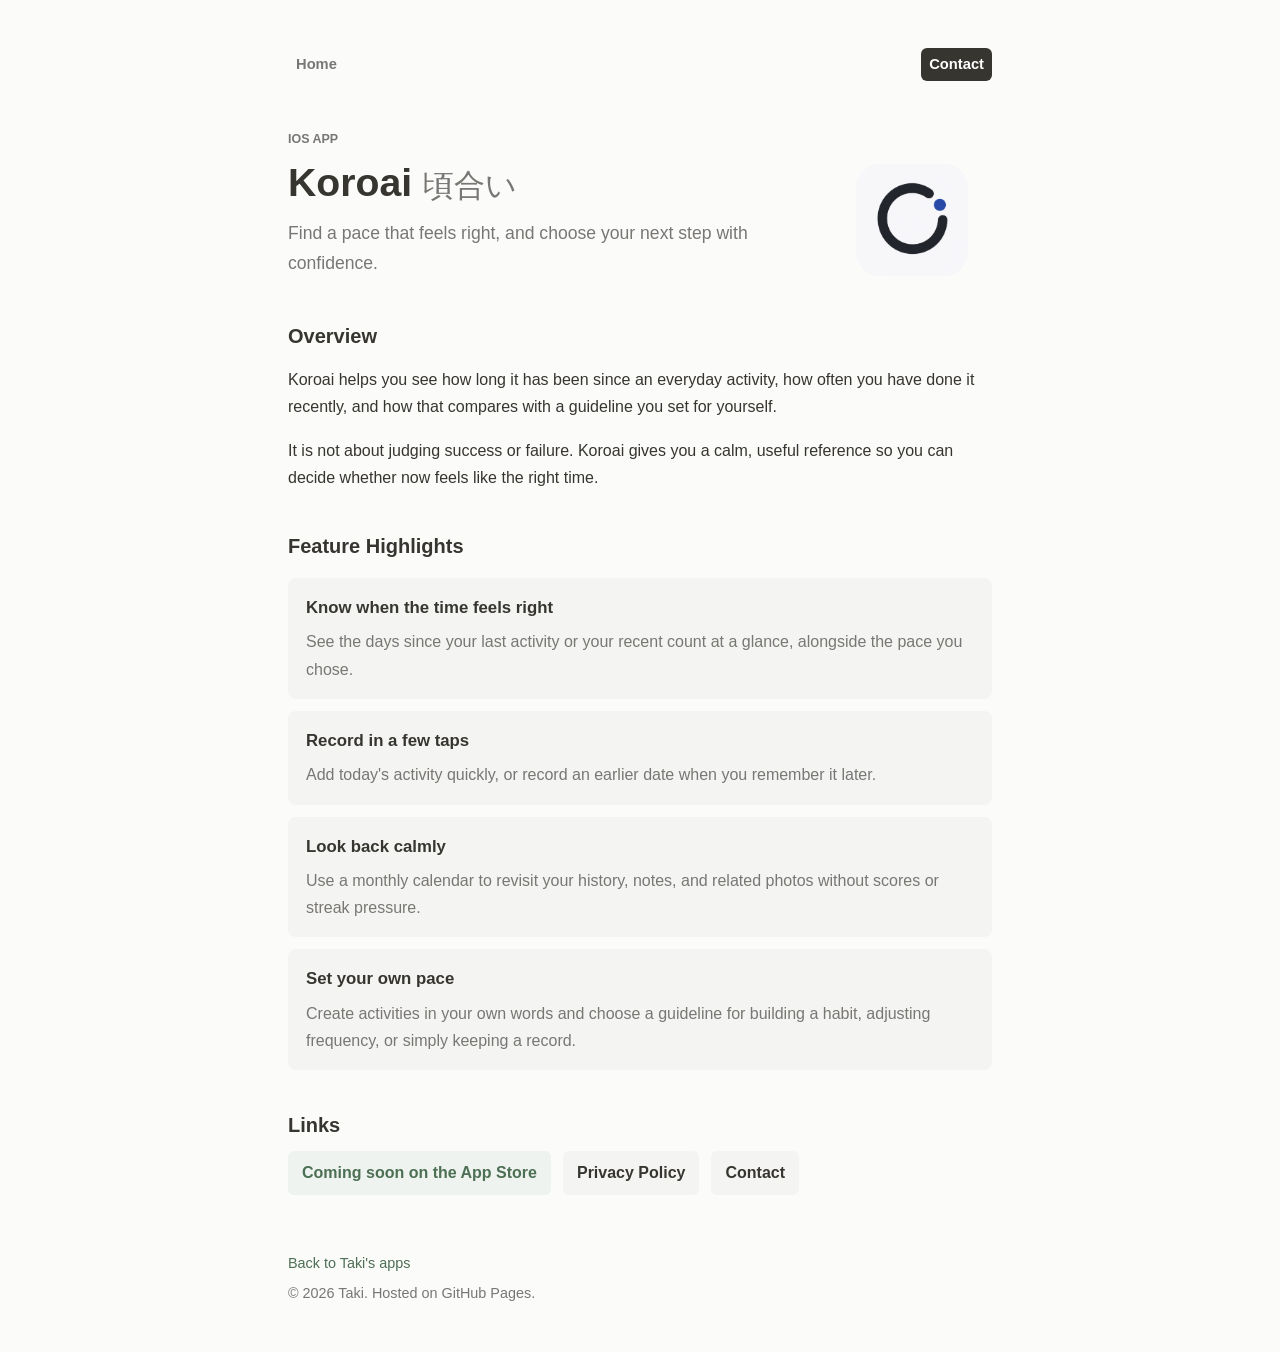
==== koroai.html @ 0b47fc75 "koroaiアプリの追加" ====
<!DOCTYPE html>
<html lang="en">
<head>
    <meta charset="UTF-8">
    <meta name="viewport" content="width=device-width, initial-scale=1.0">
    <title>Koroai | Taki's Apps</title>
    <link rel="stylesheet" href="style.css">
</head>
<body>

<div class="container">
    <header class="site-header">
        <nav class="nav">
            <a href="index.html" class="nav-brand">Home</a>
            <a href="contact.html" class="nav-contact">Contact</a>
        </nav>

        <div class="hero">
            <p class="eyebrow">iOS App</p>
            <div class="hero-title">
                <div class="hero-copy">
                    <h1>Koroai <span class="app-name-ja" lang="ja">頃合い</span></h1>
                    <p class="tagline">Find a pace that feels right, and choose your next step with confidence.</p>
                </div>
                <img class="hero-icon app" src="fig/koroai/icon.png" alt="Koroai app icon">
            </div>
        </div>
    </header>

    <main>
        <section>
            <h2>Overview</h2>
            <p>Koroai helps you see how long it has been since an everyday activity, how often you have done it recently, and how that compares with a guideline you set for yourself.</p>
            <p>It is not about judging success or failure. Koroai gives you a calm, useful reference so you can decide whether now feels like the right time.</p>
        </section>

        <section>
            <h2>Feature Highlights</h2>
            <div class="feature-showcase">
                <article class="feature-item">
                    <h3>Know when the time feels right</h3>
                    <p>See the days since your last activity or your recent count at a glance, alongside the pace you chose.</p>
                </article>
                <article class="feature-item">
                    <h3>Record in a few taps</h3>
                    <p>Add today's activity quickly, or record an earlier date when you remember it later.</p>
                </article>
                <article class="feature-item">
                    <h3>Look back calmly</h3>
                    <p>Use a monthly calendar to revisit your history, notes, and related photos without scores or streak pressure.</p>
                </article>
                <article class="feature-item">
                    <h3>Set your own pace</h3>
                    <p>Create activities in your own words and choose a guideline for building a habit, adjusting frequency, or simply keeping a record.</p>
                </article>
            </div>
        </section>

        <section>
            <h2>Links</h2>
            <div class="page-links">
                <span class="status-label">Coming soon on the App Store</span>
                <a class="button-link secondary" href="koroai-privacy.html">Privacy Policy</a>
                <a class="button-link secondary" href="contact.html">Contact</a>
            </div>
        </section>
    </main>

    <footer>
        <p><a href="index.html">Back to Taki's apps</a></p>
        <p>&copy; 2026 Taki. Hosted on GitHub Pages.</p>
    </footer>
</div>

</body>
</html>
---- style.css ----
:root {
    --primary-color: #37352f;
    --primary-dark: #1f1f1c;
    --bg-color: #fbfbfa;
    --text-color: #37352f;
    --muted-color: #787774;
    --border-color: #e9e9e7;
    --surface-color: #ffffff;
    --soft-surface: #f4f4f2;
    --soft-hover: #ededeb;
    --accent-bg: #eef3ef;
    --accent-text: #4d6f54;
}

* {
    box-sizing: border-box;
}

body {
    font-family: -apple-system, BlinkMacSystemFont, "Segoe UI", Helvetica, Arial, sans-serif, "Apple Color Emoji", "Segoe UI Emoji";
    line-height: 1.7;
    color: var(--text-color);
    background-color: var(--bg-color);
    margin: 0;
    padding: 0;
}

a {
    color: var(--accent-text);
    text-decoration: none;
    text-underline-offset: 3px;
}

a:hover {
    text-decoration: underline;
}

.container {
    max-width: 760px;
    margin: 0 auto;
    padding: 48px 28px 40px;
    background: transparent;
}

.site-header {
    margin-bottom: 44px;
}

.nav {
    display: flex;
    flex-wrap: wrap;
    gap: 8px 10px;
    align-items: center;
    justify-content: flex-end;
    margin-bottom: 48px;
    font-size: 0.92rem;
}

.nav a {
    color: var(--muted-color);
    border-radius: 6px;
    padding: 4px 8px;
}

.nav a:hover {
    background: var(--soft-surface);
    color: var(--text-color);
    text-decoration: none;
}

.nav .nav-contact {
    background: var(--primary-color);
    color: #ffffff;
    font-weight: 650;
}

.nav .nav-contact:hover,
.nav .nav-contact[aria-current="page"] {
    background: var(--primary-dark);
    color: #ffffff;
}

.nav-brand {
    margin-right: auto;
    color: var(--text-color);
    font-weight: 650;
}

.hero {
    max-width: 680px;
}

.hero-title {
    display: flex;
    gap: 18px;
    align-items: center;
    justify-content: flex-start;
}

.hero-copy {
    flex: 0 1 auto;
    min-width: 0;
}

.hero-icon {
    display: block;
    flex: 0 0 auto;
    object-fit: cover;
}

.hero-icon.avatar {
    width: 88px;
    height: 88px;
    border-radius: 50%;
}

.avatar-frame {
    display: block;
    flex: 0 0 auto;
}

.hero-icon.app {
    width: 112px;
    height: 112px;
    border-radius: 24px;
}

.eyebrow {
    color: var(--muted-color);
    font-size: 0.78rem;
    font-weight: 650;
    letter-spacing: 0;
    margin: 0 0 10px;
    text-transform: uppercase;
}

h1 {
    margin: 0;
    font-size: 2.45rem;
    line-height: 1.15;
    letter-spacing: 0;
}

h2 {
    margin: 42px 0 10px;
    font-size: 1.25rem;
    line-height: 1.35;
    letter-spacing: 0;
}

h3 {
    margin: 0 0 8px;
}

.tagline {
    color: var(--muted-color);
    font-size: 1.1rem;
    margin: 14px 0 0;
}

.project-card {
    display: grid;
    grid-template-columns: minmax(0, 1fr) auto;
    gap: 24px;
    align-items: center;
    border-radius: 8px;
    padding: 18px 20px;
    margin-top: 18px;
    background: var(--soft-surface);
}

.project-card h3 {
    font-size: 1.45rem;
    margin: 0 0 8px;
}

.app-name-ja {
    color: var(--muted-color);
    font-size: 0.78em;
    font-weight: 500;
}

.status-label {
    display: inline-flex;
    align-items: center;
    min-height: 40px;
    padding: 8px 14px;
    border-radius: 6px;
    background: var(--accent-bg);
    color: var(--accent-text);
    font-weight: 650;
}

.project-content {
    max-width: 100%;
}

.project-heading {
    display: flex;
    gap: 14px;
    align-items: center;
    justify-content: space-between;
    margin-bottom: 12px;
}

.project-heading .eyebrow {
    margin-bottom: 4px;
}

.app-icon {
    display: block;
    width: 72px;
    height: 72px;
    flex: 0 0 auto;
    border-radius: 16px;
    object-fit: cover;
}

.project-description {
    width: 100%;
    text-align: left;
}

.project-card p:last-child {
    margin-bottom: 0;
}

.button-link {
    display: inline-flex;
    align-items: center;
    justify-content: center;
    min-height: 40px;
    padding: 8px 14px;
    border-radius: 6px;
    border: 0;
    background: var(--primary-color);
    color: #ffffff;
    font-weight: 650;
    text-align: center;
}

.button-link:hover {
    background: var(--primary-dark);
    color: #ffffff;
    text-decoration: none;
}

.button-link.secondary {
    background: var(--soft-surface);
    color: var(--text-color);
}

.button-link.secondary:hover {
    background: var(--soft-hover);
    color: var(--text-color);
}

.feature-list {
    padding-left: 22px;
}

.feature-list li,
.policy li {
    margin: 4px 0;
}

.screenshot-grid {
    display: grid;
    grid-template-columns: repeat(3, minmax(0, 1fr));
    gap: 14px;
    margin-top: 18px;
}

.screenshot-frame {
    overflow: hidden;
    margin: 0;
    border: 1px solid var(--border-color);
    border-radius: 8px;
    background: var(--surface-color);
}

.screenshot-frame img {
    display: block;
    width: 100%;
    aspect-ratio: 9 / 19.5;
    object-fit: cover;
}

.feature-showcase {
    display: grid;
    gap: 12px;
    margin-top: 18px;
}

.feature-item {
    border-radius: 8px;
    padding: 16px 18px;
    background: var(--soft-surface);
}

.feature-item h3 {
    font-size: 1.05rem;
    margin: 0 0 6px;
}

.feature-item p {
    margin: 0;
    color: var(--muted-color);
}

.page-links {
    display: flex;
    flex-wrap: wrap;
    align-items: center;
    gap: 12px;
    margin-top: 12px;
}

.app-store-link {
    display: inline-flex;
    align-items: center;
}

.app-store-link:hover {
    text-decoration: none;
}

.app-store-link img {
    display: block;
    width: 148px;
    height: auto;
}

.language-switch {
    display: inline-flex;
    gap: 4px;
    padding: 3px;
    border-radius: 7px;
    background: var(--soft-surface);
}

.language-button {
    min-height: 36px;
    padding: 6px 14px;
    border: 0;
    border-radius: 5px;
    background: transparent;
    color: var(--muted-color);
    cursor: pointer;
    font: inherit;
    font-weight: 650;
}

.language-button.active {
    background: #ffffff;
    color: var(--text-color);
}

.language-button:focus-visible {
    outline: 2px solid var(--accent-text);
    outline-offset: 2px;
}

.policy h3 {
    color: var(--muted-color);
    font-size: 1rem;
}

.contact-box {
    border-radius: 8px;
    padding: 16px 18px;
    margin-top: 18px;
    background: var(--soft-surface);
}

.muted {
    color: var(--muted-color);
}

iframe {
    border: 0;
    border-radius: 8px;
    background: var(--surface-color);
}

footer {
    margin-top: 56px;
    padding: 0;
    color: var(--muted-color);
    font-size: 0.9rem;
}

footer p {
    margin: 6px 0;
}

@media (max-width: 700px) {
    .container {
        padding: 28px 18px 32px;
    }

    .nav {
        justify-content: flex-start;
        margin-bottom: 36px;
    }

    .nav-brand {
        width: 100%;
        padding-left: 0;
    }

    h1 {
        font-size: 2rem;
    }

    .hero-title {
        gap: 14px;
    }

    .hero-icon.avatar {
        width: 72px;
        height: 72px;
    }

    .avatar-frame {
        width: auto;
        height: auto;
    }

    .hero-icon.app {
        width: 88px;
        height: 88px;
        border-radius: 18px;
    }

    .app-icon {
        width: 56px;
        height: 56px;
        border-radius: 12px;
    }

    .project-card {
        grid-template-columns: 1fr;
        padding: 16px;
    }

    .screenshot-grid {
        display: flex;
        gap: 12px;
        overflow-x: auto;
        margin-right: -18px;
        padding: 0 18px 4px 0;
        scroll-snap-type: x proximity;
    }

    .screenshot-frame {
        flex: 0 0 min(72vw, 260px);
        scroll-snap-align: start;
    }

    .button-link {
        width: 100%;
    }

    .app-store-link {
        width: 100%;
        justify-content: center;
    }

    .language-switch {
        display: flex;
        width: 100%;
    }

    .language-button {
        flex: 1;
    }
}
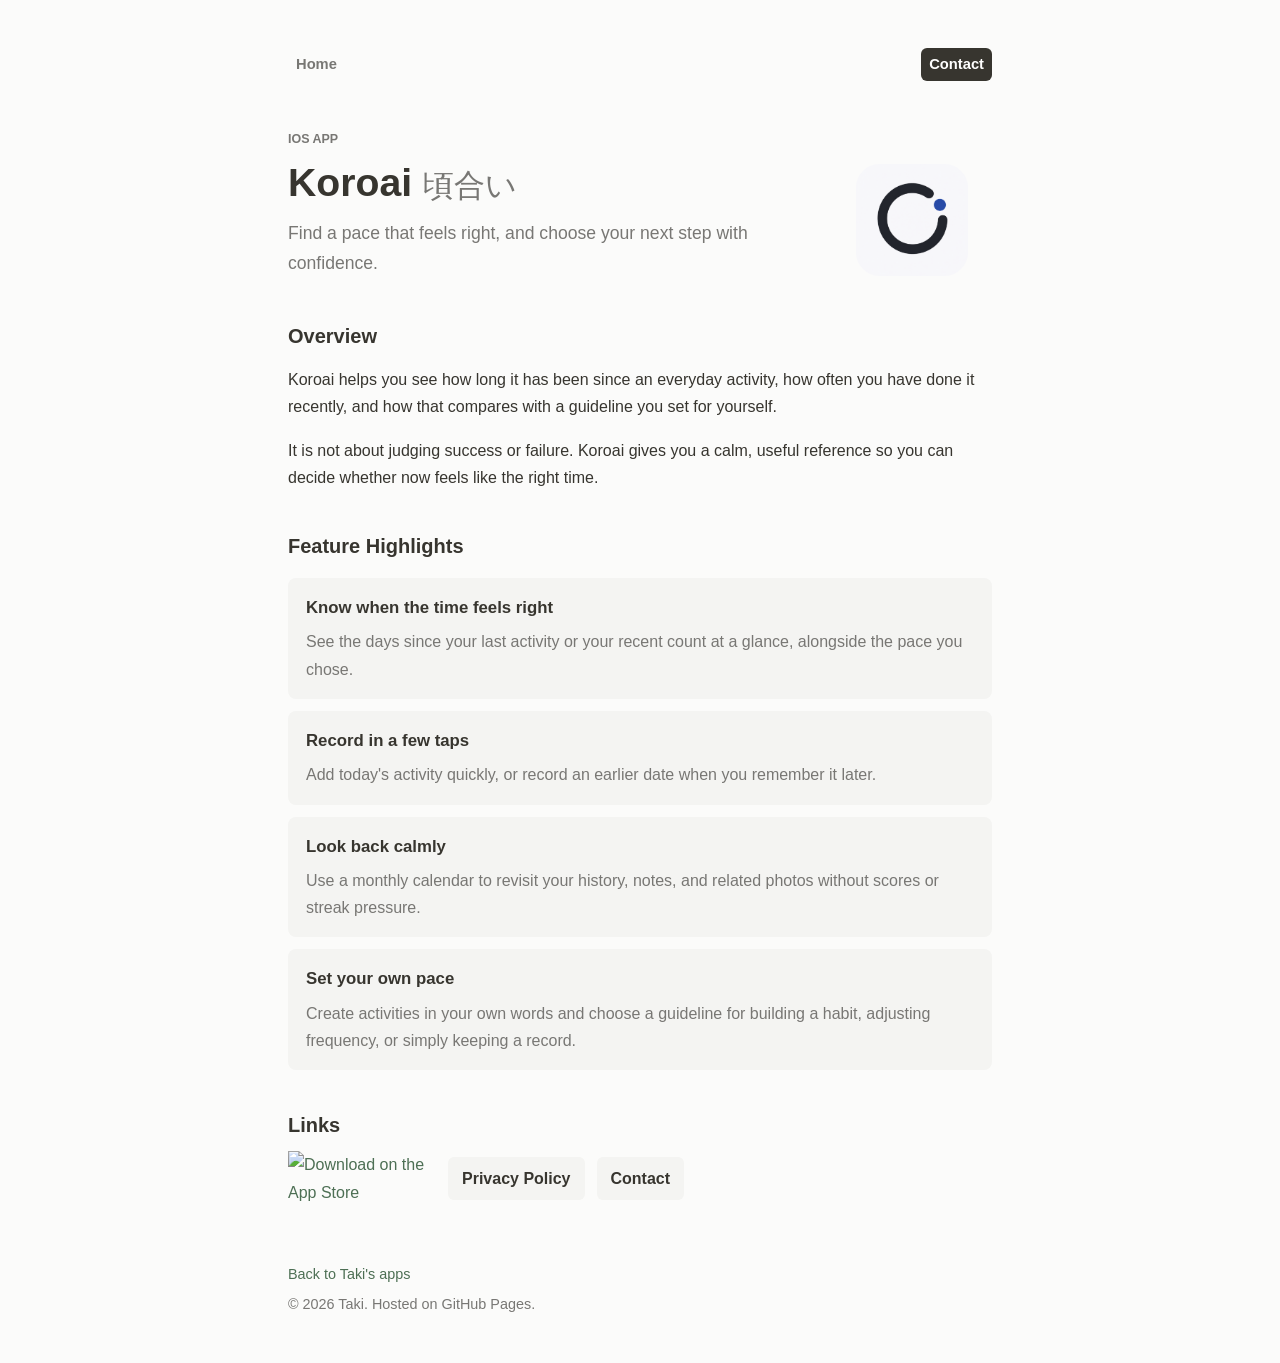
==== commit 101bcb53: "koroaiのプライバシーポリシーの更新" ====
--- a/koroai.html
+++ b/koroai.html
@@ -59,7 +59,9 @@
         <section>
             <h2>Links</h2>
             <div class="page-links">
-                <span class="status-label">Coming soon on the App Store</span>
+                <a class="app-store-link" href="https://apps.apple.com/jp/app/koroai/id6782638751" target="_blank" rel="noopener">
+                    <img src="fig/Download_on_the_App_Store_Badge_US-UK_RGB_blk_092917.svg" alt="Download on the App Store">
+                </a>
                 <a class="button-link secondary" href="koroai-privacy.html">Privacy Policy</a>
                 <a class="button-link secondary" href="contact.html">Contact</a>
             </div>
